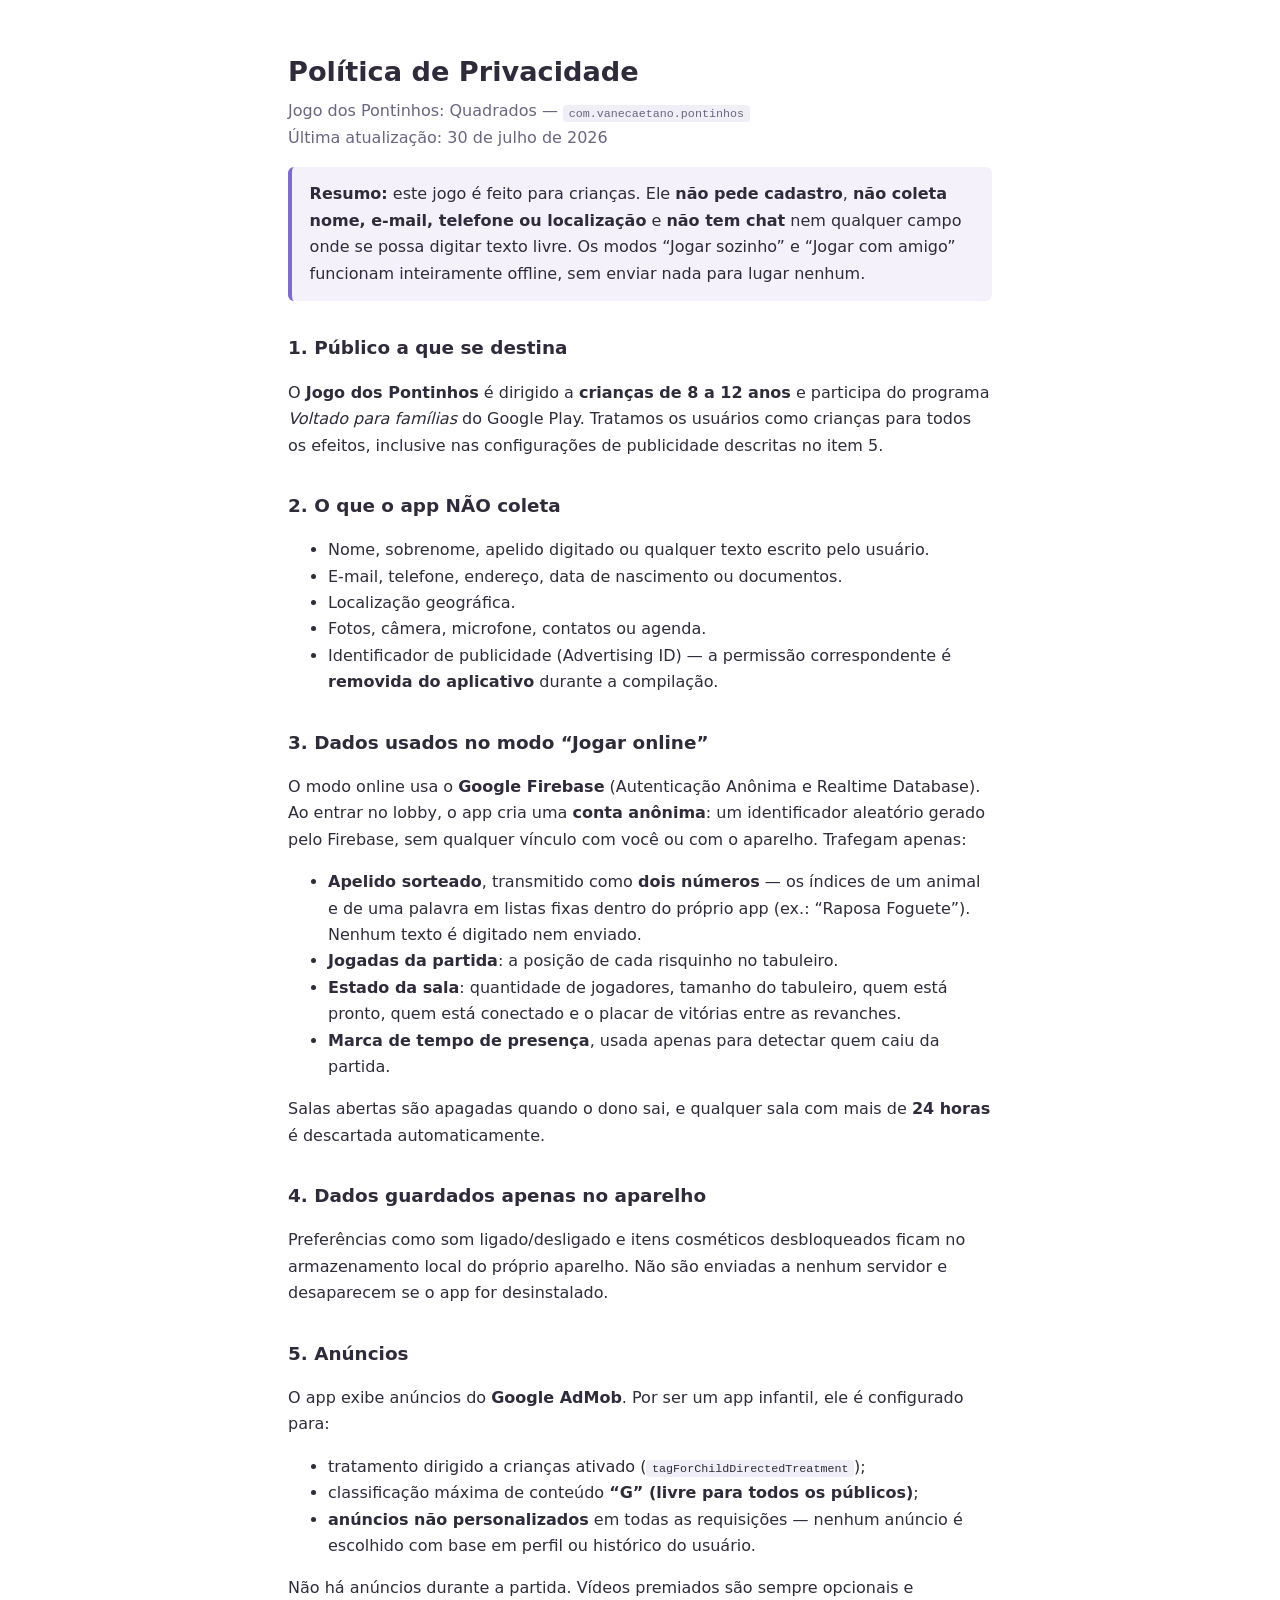
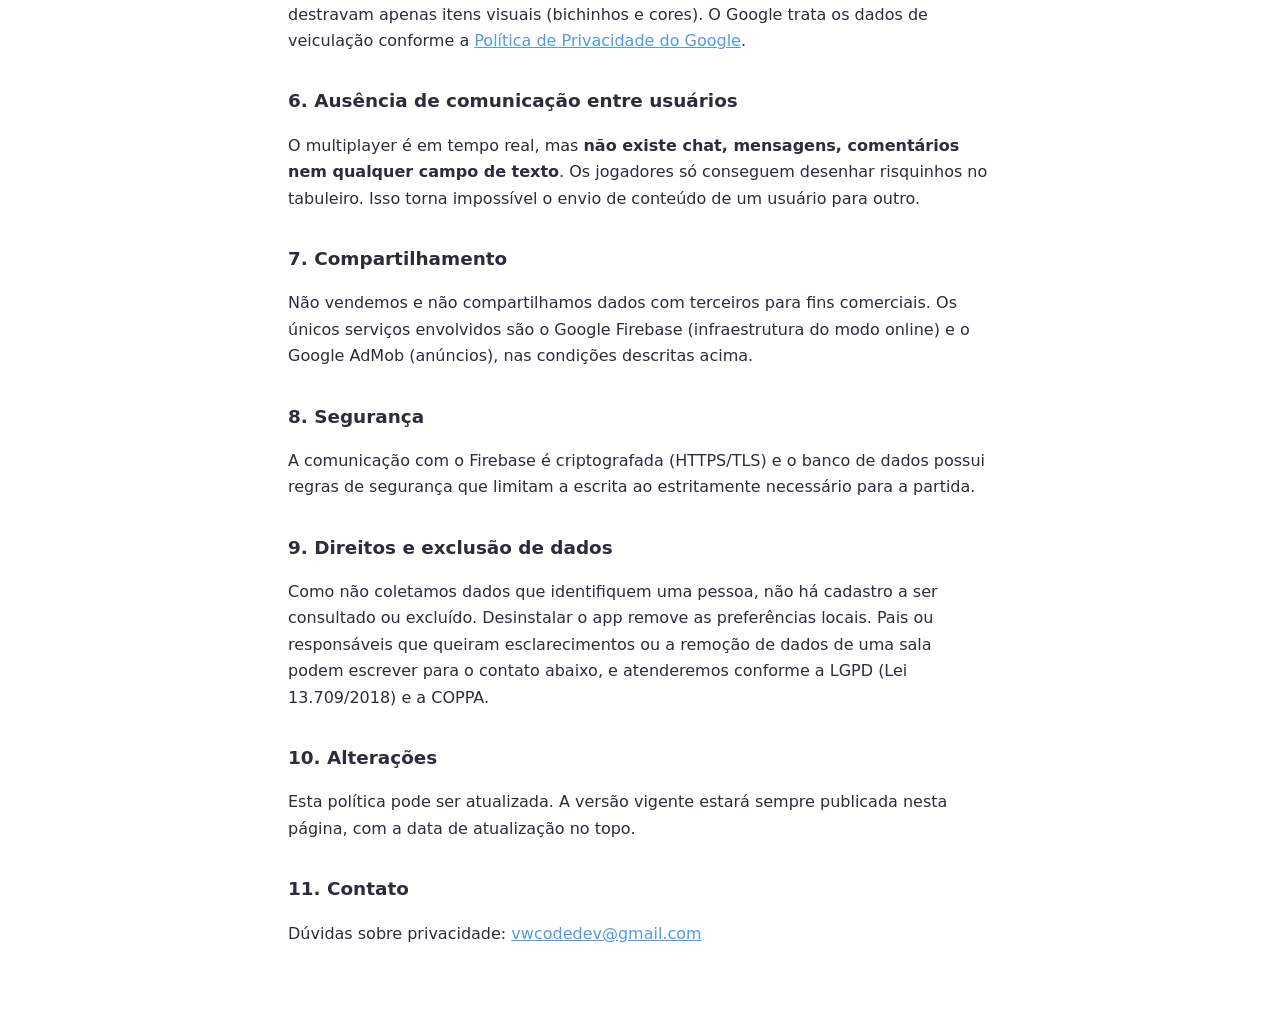
==== pontinhos/privacy-policy.html @ f3e5a19a "Adiciona politica de privacidade do Jogo dos Pontinhos" ====
<!DOCTYPE html>
<html lang="pt-BR">
<head>
    <meta charset="UTF-8">
    <meta name="viewport" content="width=device-width, initial-scale=1.0">
    <title>Política de Privacidade — Jogo dos Pontinhos</title>
    <meta name="description" content="Política de Privacidade do app Jogo dos Pontinhos: Quadrados (com.vanecaetano.pontinhos).">
    <style>
      body{max-width:44rem;margin:0 auto;padding:2rem 1.2rem 4rem;
           font-family:system-ui,-apple-system,"Segoe UI",sans-serif;
           line-height:1.65;color:#2f2b3a}
      h1{font-size:1.7rem;margin-bottom:.2rem}
      h2{font-size:1.15rem;margin-top:2rem}
      .sub{color:#6b6580;margin-top:0}
      .box{background:#f4f1fa;border-left:4px solid #7c6bd6;padding:.9rem 1.1rem;border-radius:6px}
      code{background:#f0eef6;padding:.1rem .35rem;border-radius:4px;font-size:.9em}
      a{color:#4F9BEB}
    </style>
</head>
<body>
    <h1>Política de Privacidade</h1>
    <p class="sub">Jogo dos Pontinhos: Quadrados — <code>com.vanecaetano.pontinhos</code><br>
    Última atualização: 30 de julho de 2026</p>

    <div class="box">
        <strong>Resumo:</strong> este jogo é feito para crianças. Ele <strong>não pede cadastro</strong>,
        <strong>não coleta nome, e-mail, telefone ou localização</strong> e <strong>não tem chat</strong>
        nem qualquer campo onde se possa digitar texto livre. Os modos “Jogar sozinho” e “Jogar com
        amigo” funcionam inteiramente offline, sem enviar nada para lugar nenhum.
    </div>

    <h2>1. Público a que se destina</h2>
    <p>
        O <strong>Jogo dos Pontinhos</strong> é dirigido a <strong>crianças de 8 a 12 anos</strong> e
        participa do programa <em>Voltado para famílias</em> do Google Play. Tratamos os usuários como
        crianças para todos os efeitos, inclusive nas configurações de publicidade descritas no item 5.
    </p>

    <h2>2. O que o app NÃO coleta</h2>
    <ul>
        <li>Nome, sobrenome, apelido digitado ou qualquer texto escrito pelo usuário.</li>
        <li>E-mail, telefone, endereço, data de nascimento ou documentos.</li>
        <li>Localização geográfica.</li>
        <li>Fotos, câmera, microfone, contatos ou agenda.</li>
        <li>Identificador de publicidade (Advertising ID) — a permissão correspondente é
            <strong>removida do aplicativo</strong> durante a compilação.</li>
    </ul>

    <h2>3. Dados usados no modo “Jogar online”</h2>
    <p>
        O modo online usa o <strong>Google Firebase</strong> (Autenticação Anônima e Realtime Database).
        Ao entrar no lobby, o app cria uma <strong>conta anônima</strong>: um identificador aleatório
        gerado pelo Firebase, sem qualquer vínculo com você ou com o aparelho. Trafegam apenas:
    </p>
    <ul>
        <li><strong>Apelido sorteado</strong>, transmitido como <strong>dois números</strong> — os índices
            de um animal e de uma palavra em listas fixas dentro do próprio app (ex.: “Raposa Foguete”).
            Nenhum texto é digitado nem enviado.</li>
        <li><strong>Jogadas da partida</strong>: a posição de cada risquinho no tabuleiro.</li>
        <li><strong>Estado da sala</strong>: quantidade de jogadores, tamanho do tabuleiro, quem está
            pronto, quem está conectado e o placar de vitórias entre as revanches.</li>
        <li><strong>Marca de tempo de presença</strong>, usada apenas para detectar quem caiu da partida.</li>
    </ul>
    <p>
        Salas abertas são apagadas quando o dono sai, e qualquer sala com mais de <strong>24 horas</strong>
        é descartada automaticamente.
    </p>

    <h2>4. Dados guardados apenas no aparelho</h2>
    <p>
        Preferências como som ligado/desligado e itens cosméticos desbloqueados ficam no
        armazenamento local do próprio aparelho. Não são enviadas a nenhum servidor e desaparecem
        se o app for desinstalado.
    </p>

    <h2>5. Anúncios</h2>
    <p>
        O app exibe anúncios do <strong>Google AdMob</strong>. Por ser um app infantil, ele é
        configurado para:
    </p>
    <ul>
        <li>tratamento dirigido a crianças ativado (<code>tagForChildDirectedTreatment</code>);</li>
        <li>classificação máxima de conteúdo <strong>“G” (livre para todos os públicos)</strong>;</li>
        <li><strong>anúncios não personalizados</strong> em todas as requisições — nenhum anúncio é
            escolhido com base em perfil ou histórico do usuário.</li>
    </ul>
    <p>
        Não há anúncios durante a partida. Vídeos premiados são sempre opcionais e destravam apenas
        itens visuais (bichinhos e cores). O Google trata os dados de veiculação conforme a
        <a href="https://policies.google.com/privacy" target="_blank" rel="noopener">Política de Privacidade do Google</a>.
    </p>

    <h2>6. Ausência de comunicação entre usuários</h2>
    <p>
        O multiplayer é em tempo real, mas <strong>não existe chat, mensagens, comentários nem
        qualquer campo de texto</strong>. Os jogadores só conseguem desenhar risquinhos no tabuleiro.
        Isso torna impossível o envio de conteúdo de um usuário para outro.
    </p>

    <h2>7. Compartilhamento</h2>
    <p>
        Não vendemos e não compartilhamos dados com terceiros para fins comerciais. Os únicos
        serviços envolvidos são o Google Firebase (infraestrutura do modo online) e o Google AdMob
        (anúncios), nas condições descritas acima.
    </p>

    <h2>8. Segurança</h2>
    <p>
        A comunicação com o Firebase é criptografada (HTTPS/TLS) e o banco de dados possui regras
        de segurança que limitam a escrita ao estritamente necessário para a partida.
    </p>

    <h2>9. Direitos e exclusão de dados</h2>
    <p>
        Como não coletamos dados que identifiquem uma pessoa, não há cadastro a ser consultado ou
        excluído. Desinstalar o app remove as preferências locais. Pais ou responsáveis que queiram
        esclarecimentos ou a remoção de dados de uma sala podem escrever para o contato abaixo, e
        atenderemos conforme a LGPD (Lei 13.709/2018) e a COPPA.
    </p>

    <h2>10. Alterações</h2>
    <p>
        Esta política pode ser atualizada. A versão vigente estará sempre publicada nesta página,
        com a data de atualização no topo.
    </p>

    <h2>11. Contato</h2>
    <p>
        Dúvidas sobre privacidade: <a href="mailto:vwcodedev@gmail.com">vwcodedev@gmail.com</a>
    </p>
</body>
</html>
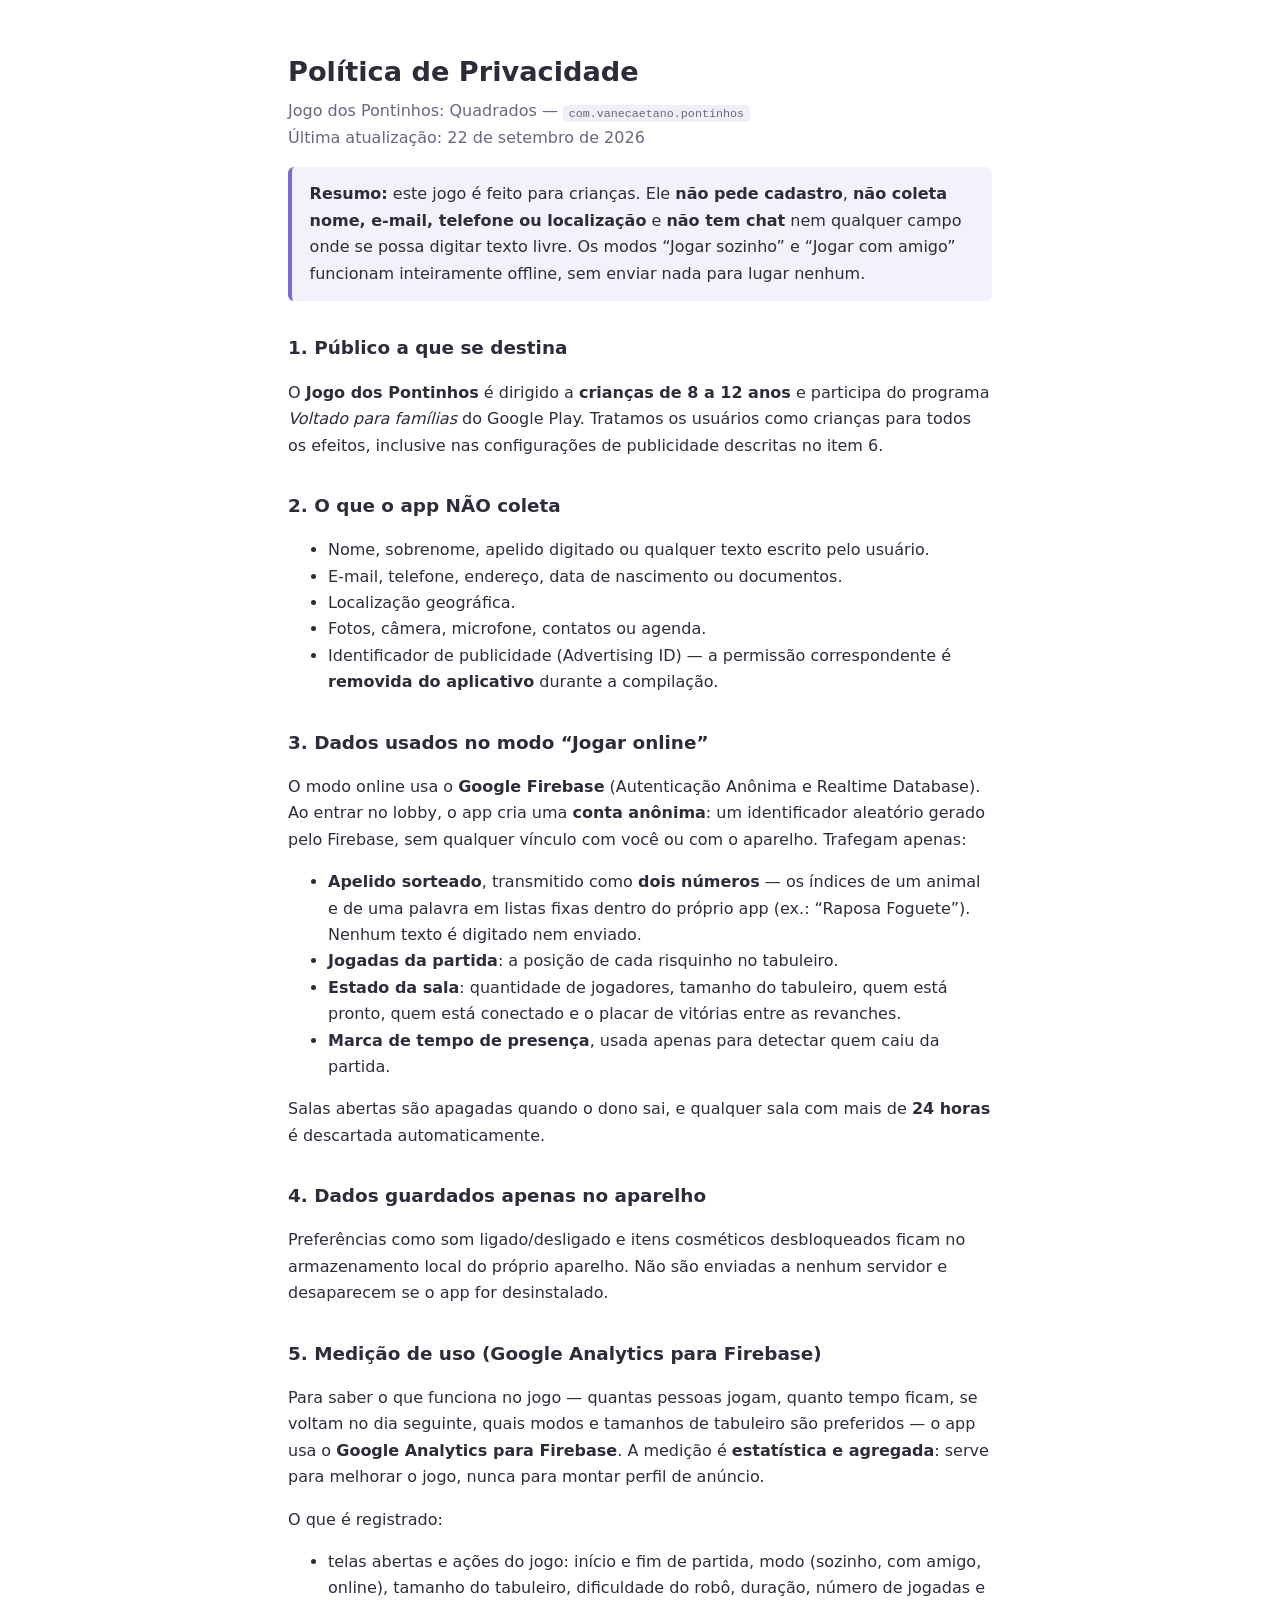
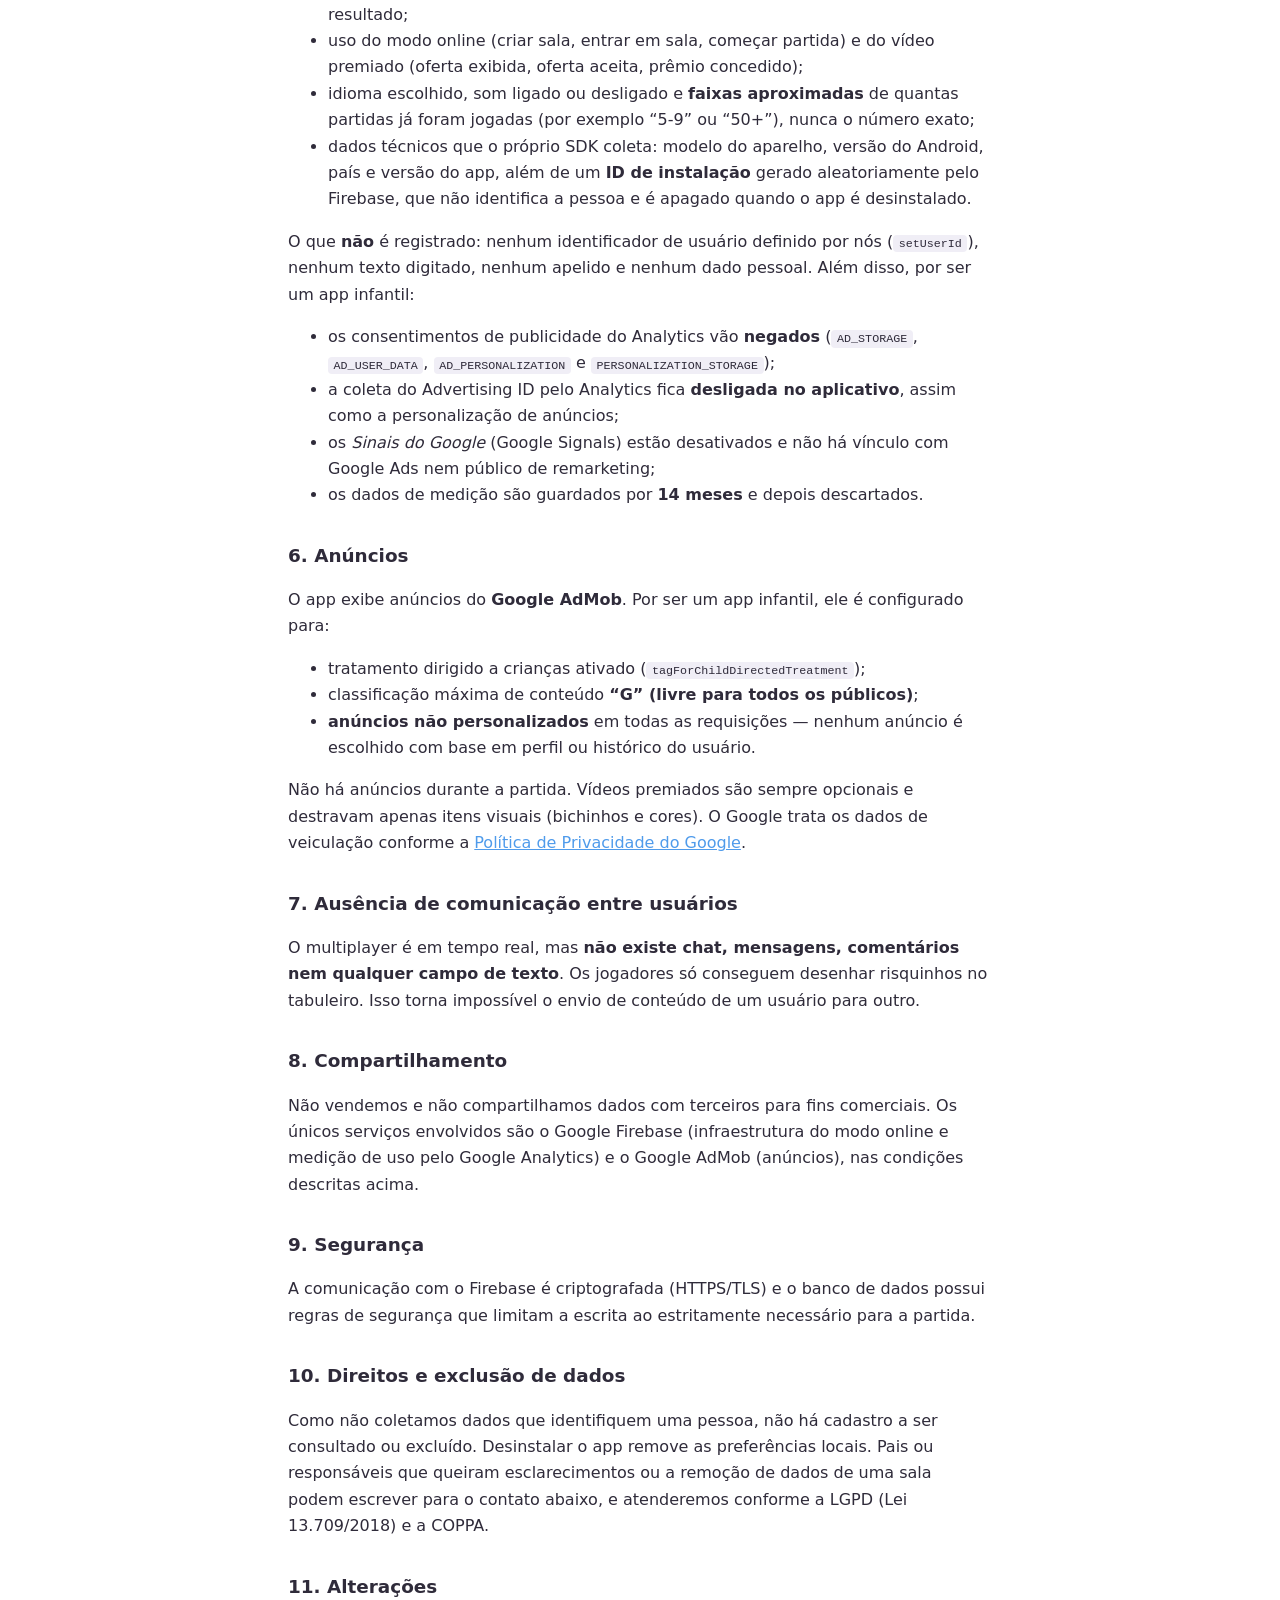
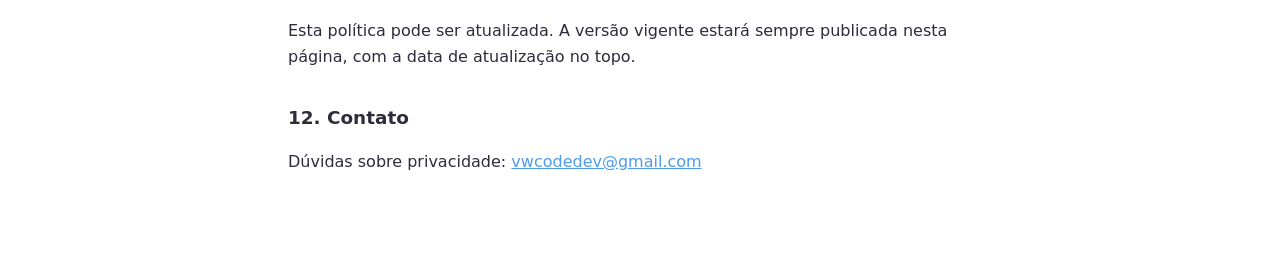
==== commit dffff3fc: "Politica de privacidade: secao sobre o Google Analytics Acrescenta o item 5, "Medicao de uso (Google" ====
--- a/pontinhos/privacy-policy.html
+++ b/pontinhos/privacy-policy.html
@@ -20,7 +20,7 @@
 <body>
     <h1>Política de Privacidade</h1>
     <p class="sub">Jogo dos Pontinhos: Quadrados — <code>com.vanecaetano.pontinhos</code><br>
-    Última atualização: 30 de julho de 2026</p>
+    Última atualização: 22 de setembro de 2026</p>
 
     <div class="box">
         <strong>Resumo:</strong> este jogo é feito para crianças. Ele <strong>não pede cadastro</strong>,
@@ -33,7 +33,7 @@
     <p>
         O <strong>Jogo dos Pontinhos</strong> é dirigido a <strong>crianças de 8 a 12 anos</strong> e
         participa do programa <em>Voltado para famílias</em> do Google Play. Tratamos os usuários como
-        crianças para todos os efeitos, inclusive nas configurações de publicidade descritas no item 5.
+        crianças para todos os efeitos, inclusive nas configurações de publicidade descritas no item 6.
     </p>
 
     <h2>2. O que o app NÃO coleta</h2>
@@ -73,7 +73,42 @@
         se o app for desinstalado.
     </p>
 
-    <h2>5. Anúncios</h2>
+    <h2>5. Medição de uso (Google Analytics para Firebase)</h2>
+    <p>
+        Para saber o que funciona no jogo — quantas pessoas jogam, quanto tempo ficam, se voltam no
+        dia seguinte, quais modos e tamanhos de tabuleiro são preferidos — o app usa o
+        <strong>Google Analytics para Firebase</strong>. A medição é <strong>estatística e agregada</strong>:
+        serve para melhorar o jogo, nunca para montar perfil de anúncio.
+    </p>
+    <p>O que é registrado:</p>
+    <ul>
+        <li>telas abertas e ações do jogo: início e fim de partida, modo (sozinho, com amigo, online),
+            tamanho do tabuleiro, dificuldade do robô, duração, número de jogadas e resultado;</li>
+        <li>uso do modo online (criar sala, entrar em sala, começar partida) e do vídeo premiado
+            (oferta exibida, oferta aceita, prêmio concedido);</li>
+        <li>idioma escolhido, som ligado ou desligado e <strong>faixas aproximadas</strong> de quantas
+            partidas já foram jogadas (por exemplo “5-9” ou “50+”), nunca o número exato;</li>
+        <li>dados técnicos que o próprio SDK coleta: modelo do aparelho, versão do Android, país e
+            versão do app, além de um <strong>ID de instalação</strong> gerado aleatoriamente pelo
+            Firebase, que não identifica a pessoa e é apagado quando o app é desinstalado.</li>
+    </ul>
+    <p>
+        O que <strong>não</strong> é registrado: nenhum identificador de usuário definido por nós
+        (<code>setUserId</code>), nenhum texto digitado, nenhum apelido e nenhum dado pessoal.
+        Além disso, por ser um app infantil:
+    </p>
+    <ul>
+        <li>os consentimentos de publicidade do Analytics vão <strong>negados</strong>
+            (<code>AD_STORAGE</code>, <code>AD_USER_DATA</code>, <code>AD_PERSONALIZATION</code> e
+            <code>PERSONALIZATION_STORAGE</code>);</li>
+        <li>a coleta do Advertising ID pelo Analytics fica <strong>desligada no aplicativo</strong>, assim
+            como a personalização de anúncios;</li>
+        <li>os <em>Sinais do Google</em> (Google Signals) estão desativados e não há vínculo com
+            Google Ads nem público de remarketing;</li>
+        <li>os dados de medição são guardados por <strong>14 meses</strong> e depois descartados.</li>
+    </ul>
+
+    <h2>6. Anúncios</h2>
     <p>
         O app exibe anúncios do <strong>Google AdMob</strong>. Por ser um app infantil, ele é
         configurado para:
@@ -90,27 +125,27 @@
         <a href="https://policies.google.com/privacy" target="_blank" rel="noopener">Política de Privacidade do Google</a>.
     </p>
 
-    <h2>6. Ausência de comunicação entre usuários</h2>
+    <h2>7. Ausência de comunicação entre usuários</h2>
     <p>
         O multiplayer é em tempo real, mas <strong>não existe chat, mensagens, comentários nem
         qualquer campo de texto</strong>. Os jogadores só conseguem desenhar risquinhos no tabuleiro.
         Isso torna impossível o envio de conteúdo de um usuário para outro.
     </p>
 
-    <h2>7. Compartilhamento</h2>
+    <h2>8. Compartilhamento</h2>
     <p>
         Não vendemos e não compartilhamos dados com terceiros para fins comerciais. Os únicos
-        serviços envolvidos são o Google Firebase (infraestrutura do modo online) e o Google AdMob
-        (anúncios), nas condições descritas acima.
+        serviços envolvidos são o Google Firebase (infraestrutura do modo online e medição de uso
+        pelo Google Analytics) e o Google AdMob (anúncios), nas condições descritas acima.
     </p>
 
-    <h2>8. Segurança</h2>
+    <h2>9. Segurança</h2>
     <p>
         A comunicação com o Firebase é criptografada (HTTPS/TLS) e o banco de dados possui regras
         de segurança que limitam a escrita ao estritamente necessário para a partida.
     </p>
 
-    <h2>9. Direitos e exclusão de dados</h2>
+    <h2>10. Direitos e exclusão de dados</h2>
     <p>
         Como não coletamos dados que identifiquem uma pessoa, não há cadastro a ser consultado ou
         excluído. Desinstalar o app remove as preferências locais. Pais ou responsáveis que queiram
@@ -118,13 +153,13 @@
         atenderemos conforme a LGPD (Lei 13.709/2018) e a COPPA.
     </p>
 
-    <h2>10. Alterações</h2>
+    <h2>11. Alterações</h2>
     <p>
         Esta política pode ser atualizada. A versão vigente estará sempre publicada nesta página,
         com a data de atualização no topo.
     </p>
 
-    <h2>11. Contato</h2>
+    <h2>12. Contato</h2>
     <p>
         Dúvidas sobre privacidade: <a href="mailto:vwcodedev@gmail.com">vwcodedev@gmail.com</a>
     </p>
